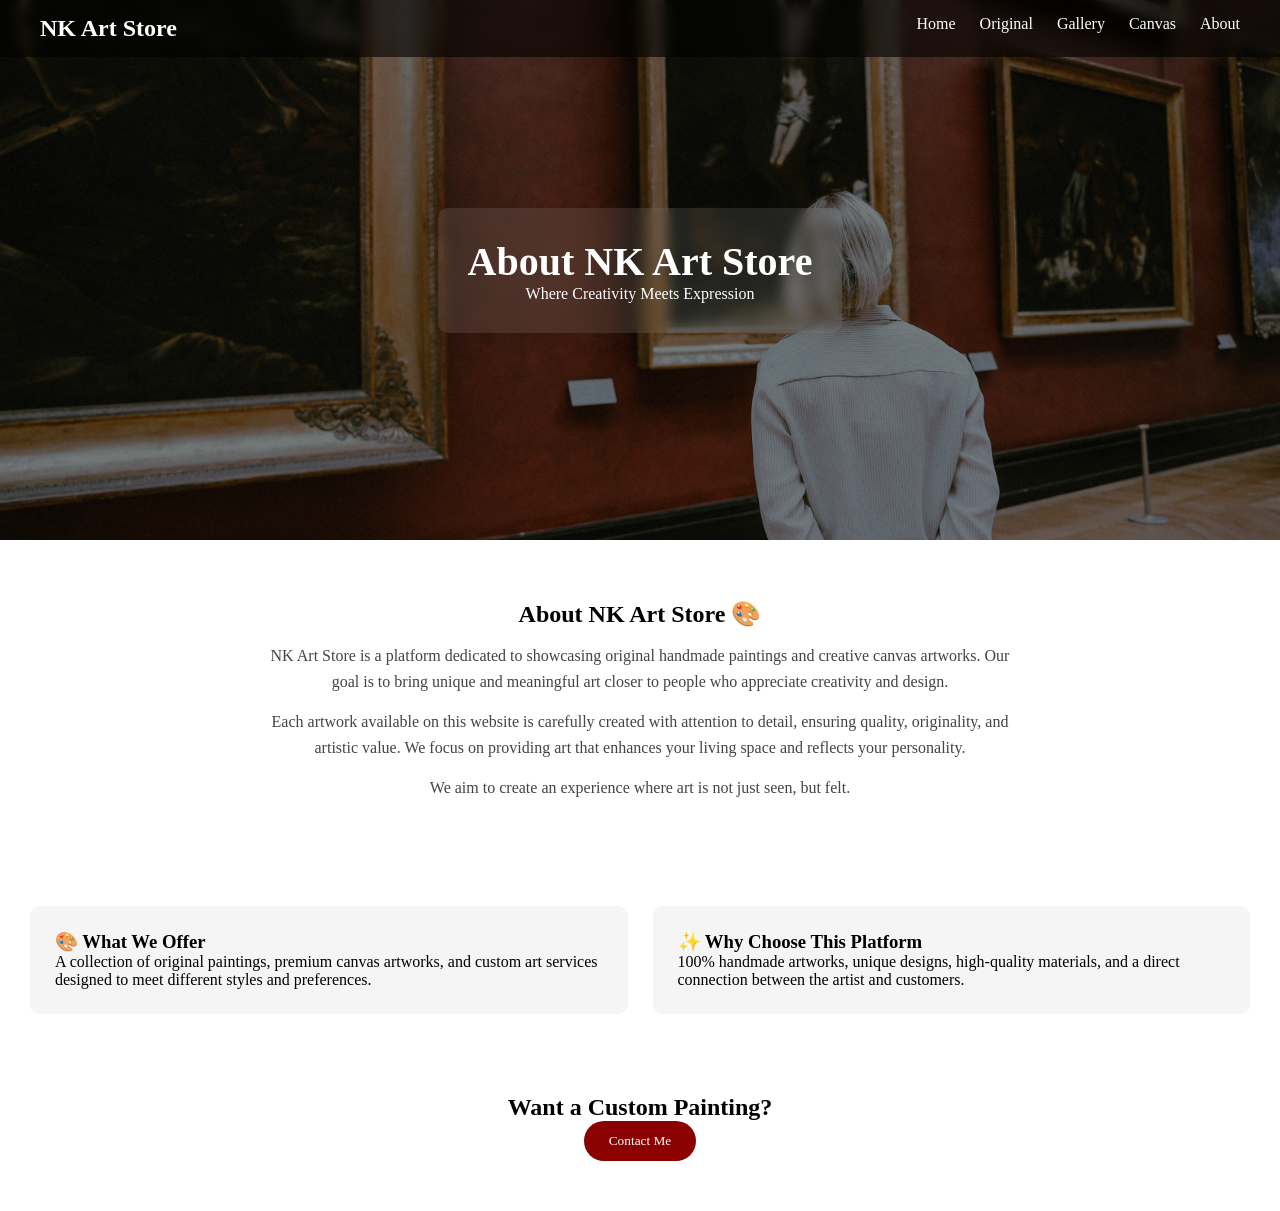
==== about.html @ 1f5a8f1f "Add files via upload" ====
<!DOCTYPE html>
<html lang="en">
<head>
<meta charset="UTF-8">
<meta name="viewport" content="width=device-width, initial-scale=1.0">
<title>About - NK Art Store</title>

<style>

/* RESET */
* {
  margin: 0;
  padding: 0;
  box-sizing: border-box;
  font-family:"Lucida Bright";

}

img {
  max-width: 100%;
  height: auto;
}

/* NAVBAR */
.navbar {
  position: fixed;
  top: 0;
  width: 100%;
  display: flex;
  justify-content: space-between;
  padding: 15px 40px;
  background: rgba(0,0,0,0.6);
  color: white;
  backdrop-filter: blur(6px);
  z-index: 1000;
}

.navbar a {
  color: white;
  margin-left: 20px;
  text-decoration: none;
  transition: 0.3s;
}

.navbar a:hover {
  color: red;
}

/* HERO */
.hero {
  height: 60vh;
  background: url('heroBG.jpg') center/cover;
  display: flex;
  align-items: center;
  justify-content: center;
  position: relative;
}

.hero::before {
  content: "";
  position: absolute;
  width: 100%;
  height: 100%;
  background: rgba(0,0,0,0.5);
}

.hero-text {
  position: relative;
  color: white;
  text-align: center;
  background: rgba(255,255,255,0.1);
  padding: 30px;
  border-radius: 10px;
  backdrop-filter: blur(6px);
}

.hero-text h1 {
  font-size: 2.5rem;
}

/* ABOUT */
.about {
  padding: 60px 20px;
  text-align: center;
}

.about p {
  max-width: 750px;
  margin: 15px auto;
  color: #444;
  line-height: 1.6;
}

/* GRID */
.grid {
  display: grid;
  grid-template-columns: repeat(2, 1fr);
  gap: 25px;
  padding: 30px;
}

.box {
  background: #f5f5f5;
  padding: 25px;
  border-radius: 10px;
  transition: 0.3s;
}

.box:hover {
  transform: translateY(-5px);
}

/* CTA */
.cta {
  text-align: center;
  padding: 50px 20px;
}

.cta button {
  padding: 12px 25px;
  background: darkred;
  color: white;
  border: none;
  cursor: pointer;
  border-radius: 20px;
  transition: 0.3s;
}

.cta button:hover {
  background: black;
}

/* RESPONSIVE */
@media (max-width: 768px) {

  .navbar {
    flex-direction: column;
    align-items: flex-start;
  }

  .grid {
    grid-template-columns: 1fr;
  }

  .hero-text h1 {
    font-size: 1.8rem;
  }
}

</style>
</head>

<body>

<!-- NAVBAR -->
<div class="navbar">
  <h2>NK Art Store</h2>
  <div>
    <a href="index.html">Home</a>
    <a href="original.html">Original</a>
    <a href="gallery.html">Gallery</a>
    <a href="canvas.html">Canvas</a>
    <a href="about.html">About</a>
  </div>
</div>

<!-- HERO -->
<div class="hero">
  <div class="hero-text">
    <h1>About NK Art Store</h1>
    <p>Where Creativity Meets Expression</p>
  </div>
</div>

<!-- ABOUT CONTENT -->
<div class="about">
  <h2>About NK Art Store 🎨</h2>

  <p>
    NK Art Store is a platform dedicated to showcasing original handmade paintings and creative canvas artworks. 
    Our goal is to bring unique and meaningful art closer to people who appreciate creativity and design.
  </p>

  <p>
    Each artwork available on this website is carefully created with attention to detail, ensuring quality, originality, and artistic value. 
    We focus on providing art that enhances your living space and reflects your personality.
  </p>

  <p>
    We aim to create an experience where art is not just seen, but felt.
  </p>
</div>

<!-- GRID -->
<div class="grid">

  <div class="box">
    <h3>🎨 What We Offer</h3>
    <p>
      A collection of original paintings, premium canvas artworks, and custom art services designed to meet different styles and preferences.
    </p>
  </div>

  <div class="box">
    <h3>✨ Why Choose This Platform</h3>
    <p>
      100% handmade artworks, unique designs, high-quality materials, and a direct connection between the artist and customers.
    </p>
  </div>

</div>

<!-- CTA -->
<div class="cta">
  <h2>Want a Custom Painting?</h2>
  <button onclick="contact()">Contact Me</button>
</div>

<script>
function contact(){
  alert("Contact me for custom artwork!");
}
</script>

</body>
</html>
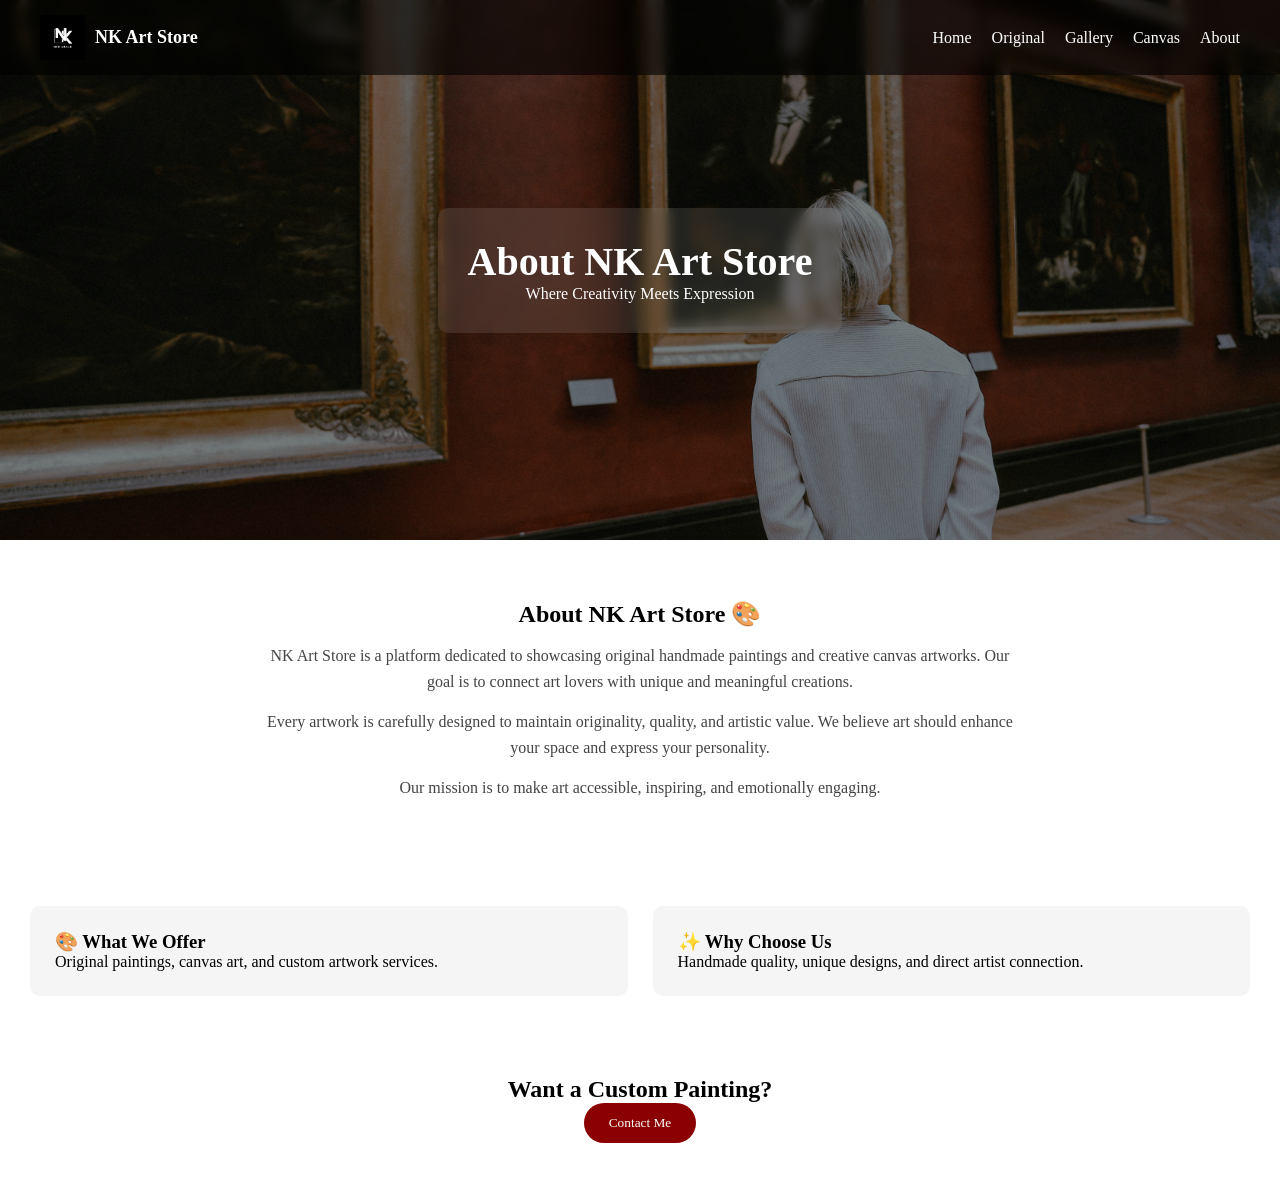
==== commit e52ed3ad: "Refactor about.html with new navbar and styles" ====
--- a/about.html
+++ b/about.html
@@ -13,12 +13,29 @@
   padding: 0;
   box-sizing: border-box;
   font-family:"Lucida Bright";
-
 }
 
 img {
   max-width: 100%;
   height: auto;
+}
+
+/* LOGO */
+.logo {
+  display: flex;
+  align-items: center;
+}
+
+.logo img {
+  width: 45px;
+  margin-right: 10px;
+}
+
+.logo::after {
+  content: "NK Art Store";
+  font-size: 18px;
+  font-weight: bold;
+  color: white;
 }
 
 /* NAVBAR */
@@ -28,22 +45,63 @@
   width: 100%;
   display: flex;
   justify-content: space-between;
+  align-items: center;
   padding: 15px 40px;
   background: rgba(0,0,0,0.6);
-  color: white;
   backdrop-filter: blur(6px);
+  color: white;
   z-index: 1000;
 }
 
-.navbar a {
+/* NAV LINKS */
+.nav-links {
+  display: flex;
+}
+
+.nav-links a {
   color: white;
   margin-left: 20px;
   text-decoration: none;
   transition: 0.3s;
 }
 
-.navbar a:hover {
+.nav-links a:hover {
   color: red;
+}
+
+/* HAMBURGER */
+.menu-toggle {
+  display: none;
+  font-size: 25px;
+  cursor: pointer;
+}
+
+/* MOBILE NAV */
+@media (max-width: 768px){
+
+  .menu-toggle {
+    display: block;
+  }
+
+  .nav-links {
+    position: absolute;
+    top: 70px;
+    left: 0;
+    width: 100%;
+    background: black;
+    flex-direction: column;
+    display: none;
+  }
+
+  .nav-links a {
+    padding: 15px;
+    border-top: 1px solid #333;
+    margin: 0;
+  }
+
+  .nav-links.show {
+    display: flex;
+  }
 }
 
 /* HERO */
@@ -123,7 +181,6 @@
   border: none;
   cursor: pointer;
   border-radius: 20px;
-  transition: 0.3s;
 }
 
 .cta button:hover {
@@ -133,11 +190,6 @@
 /* RESPONSIVE */
 @media (max-width: 768px) {
 
-  .navbar {
-    flex-direction: column;
-    align-items: flex-start;
-  }
-
   .grid {
     grid-template-columns: 1fr;
   }
@@ -153,16 +205,23 @@
 <body>
 
 <!-- NAVBAR -->
-<div class="navbar">
-  <h2>NK Art Store</h2>
-  <div>
+<header class="navbar">
+
+  <div class="logo">
+    <img src="Black and White Modern Personal Logo.png">
+  </div>
+
+  <div class="menu-toggle" onclick="toggleMenu()">☰</div>
+
+  <nav class="nav-links" id="navLinks">
     <a href="index.html">Home</a>
     <a href="original.html">Original</a>
     <a href="gallery.html">Gallery</a>
     <a href="canvas.html">Canvas</a>
     <a href="about.html">About</a>
-  </div>
-</div>
+  </nav>
+
+</header>
 
 <!-- HERO -->
 <div class="hero">
@@ -172,22 +231,22 @@
   </div>
 </div>
 
-<!-- ABOUT CONTENT -->
+<!-- ABOUT -->
 <div class="about">
   <h2>About NK Art Store 🎨</h2>
 
   <p>
-    NK Art Store is a platform dedicated to showcasing original handmade paintings and creative canvas artworks. 
-    Our goal is to bring unique and meaningful art closer to people who appreciate creativity and design.
+    NK Art Store is a platform dedicated to showcasing original handmade paintings and creative canvas artworks.
+    Our goal is to connect art lovers with unique and meaningful creations.
   </p>
 
   <p>
-    Each artwork available on this website is carefully created with attention to detail, ensuring quality, originality, and artistic value. 
-    We focus on providing art that enhances your living space and reflects your personality.
+    Every artwork is carefully designed to maintain originality, quality, and artistic value.
+    We believe art should enhance your space and express your personality.
   </p>
 
   <p>
-    We aim to create an experience where art is not just seen, but felt.
+    Our mission is to make art accessible, inspiring, and emotionally engaging.
   </p>
 </div>
 
@@ -196,16 +255,12 @@
 
   <div class="box">
     <h3>🎨 What We Offer</h3>
-    <p>
-      A collection of original paintings, premium canvas artworks, and custom art services designed to meet different styles and preferences.
-    </p>
+    <p>Original paintings, canvas art, and custom artwork services.</p>
   </div>
 
   <div class="box">
-    <h3>✨ Why Choose This Platform</h3>
-    <p>
-      100% handmade artworks, unique designs, high-quality materials, and a direct connection between the artist and customers.
-    </p>
+    <h3>✨ Why Choose Us</h3>
+    <p>Handmade quality, unique designs, and direct artist connection.</p>
   </div>
 
 </div>
@@ -217,10 +272,18 @@
 </div>
 
 <script>
+
+/* NAV TOGGLE */
+function toggleMenu(){
+  document.getElementById("navLinks").classList.toggle("show");
+}
+
+/* CTA */
 function contact(){
   alert("Contact me for custom artwork!");
 }
+
 </script>
 
 </body>
-</html>+</html>
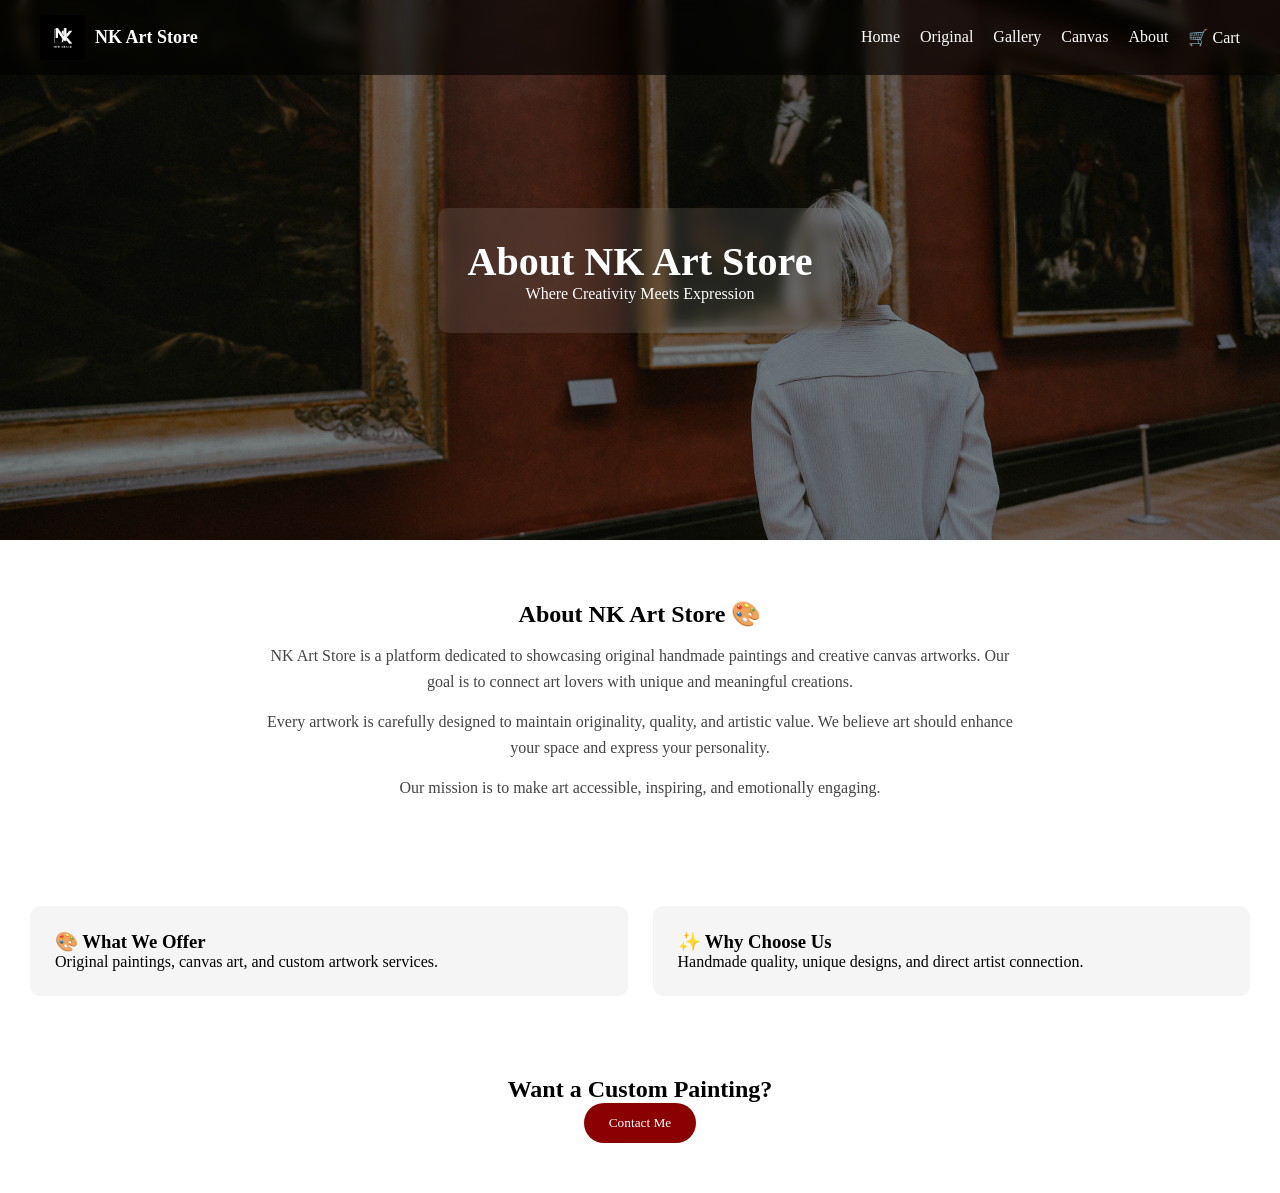
==== commit 371a10ff: "Updated files with API connection" ====
--- a/about.html
+++ b/about.html
@@ -1,289 +1,290 @@
-<!DOCTYPE html>
-<html lang="en">
-<head>
-<meta charset="UTF-8">
-<meta name="viewport" content="width=device-width, initial-scale=1.0">
-<title>About - NK Art Store</title>
-
-<style>
-
-/* RESET */
-* {
-  margin: 0;
-  padding: 0;
-  box-sizing: border-box;
-  font-family:"Lucida Bright";
-}
-
-img {
-  max-width: 100%;
-  height: auto;
-}
-
-/* LOGO */
-.logo {
-  display: flex;
-  align-items: center;
-}
-
-.logo img {
-  width: 45px;
-  margin-right: 10px;
-}
-
-.logo::after {
-  content: "NK Art Store";
-  font-size: 18px;
-  font-weight: bold;
-  color: white;
-}
-
-/* NAVBAR */
-.navbar {
-  position: fixed;
-  top: 0;
-  width: 100%;
-  display: flex;
-  justify-content: space-between;
-  align-items: center;
-  padding: 15px 40px;
-  background: rgba(0,0,0,0.6);
-  backdrop-filter: blur(6px);
-  color: white;
-  z-index: 1000;
-}
-
-/* NAV LINKS */
-.nav-links {
-  display: flex;
-}
-
-.nav-links a {
-  color: white;
-  margin-left: 20px;
-  text-decoration: none;
-  transition: 0.3s;
-}
-
-.nav-links a:hover {
-  color: red;
-}
-
-/* HAMBURGER */
-.menu-toggle {
-  display: none;
-  font-size: 25px;
-  cursor: pointer;
-}
-
-/* MOBILE NAV */
-@media (max-width: 768px){
-
-  .menu-toggle {
-    display: block;
-  }
-
-  .nav-links {
-    position: absolute;
-    top: 70px;
-    left: 0;
-    width: 100%;
-    background: black;
-    flex-direction: column;
-    display: none;
-  }
-
-  .nav-links a {
-    padding: 15px;
-    border-top: 1px solid #333;
-    margin: 0;
-  }
-
-  .nav-links.show {
-    display: flex;
-  }
-}
-
-/* HERO */
-.hero {
-  height: 60vh;
-  background: url('heroBG.jpg') center/cover;
-  display: flex;
-  align-items: center;
-  justify-content: center;
-  position: relative;
-}
-
-.hero::before {
-  content: "";
-  position: absolute;
-  width: 100%;
-  height: 100%;
-  background: rgba(0,0,0,0.5);
-}
-
-.hero-text {
-  position: relative;
-  color: white;
-  text-align: center;
-  background: rgba(255,255,255,0.1);
-  padding: 30px;
-  border-radius: 10px;
-  backdrop-filter: blur(6px);
-}
-
-.hero-text h1 {
-  font-size: 2.5rem;
-}
-
-/* ABOUT */
-.about {
-  padding: 60px 20px;
-  text-align: center;
-}
-
-.about p {
-  max-width: 750px;
-  margin: 15px auto;
-  color: #444;
-  line-height: 1.6;
-}
-
-/* GRID */
-.grid {
-  display: grid;
-  grid-template-columns: repeat(2, 1fr);
-  gap: 25px;
-  padding: 30px;
-}
-
-.box {
-  background: #f5f5f5;
-  padding: 25px;
-  border-radius: 10px;
-  transition: 0.3s;
-}
-
-.box:hover {
-  transform: translateY(-5px);
-}
-
-/* CTA */
-.cta {
-  text-align: center;
-  padding: 50px 20px;
-}
-
-.cta button {
-  padding: 12px 25px;
-  background: darkred;
-  color: white;
-  border: none;
-  cursor: pointer;
-  border-radius: 20px;
-}
-
-.cta button:hover {
-  background: black;
-}
-
-/* RESPONSIVE */
-@media (max-width: 768px) {
-
-  .grid {
-    grid-template-columns: 1fr;
-  }
-
-  .hero-text h1 {
-    font-size: 1.8rem;
-  }
-}
-
-</style>
-</head>
-
-<body>
-
-<!-- NAVBAR -->
-<header class="navbar">
-
-  <div class="logo">
-    <img src="Black and White Modern Personal Logo.png">
-  </div>
-
-  <div class="menu-toggle" onclick="toggleMenu()">☰</div>
-
-  <nav class="nav-links" id="navLinks">
-    <a href="index.html">Home</a>
-    <a href="original.html">Original</a>
-    <a href="gallery.html">Gallery</a>
-    <a href="canvas.html">Canvas</a>
-    <a href="about.html">About</a>
-  </nav>
-
-</header>
-
-<!-- HERO -->
-<div class="hero">
-  <div class="hero-text">
-    <h1>About NK Art Store</h1>
-    <p>Where Creativity Meets Expression</p>
-  </div>
-</div>
-
-<!-- ABOUT -->
-<div class="about">
-  <h2>About NK Art Store 🎨</h2>
-
-  <p>
-    NK Art Store is a platform dedicated to showcasing original handmade paintings and creative canvas artworks.
-    Our goal is to connect art lovers with unique and meaningful creations.
-  </p>
-
-  <p>
-    Every artwork is carefully designed to maintain originality, quality, and artistic value.
-    We believe art should enhance your space and express your personality.
-  </p>
-
-  <p>
-    Our mission is to make art accessible, inspiring, and emotionally engaging.
-  </p>
-</div>
-
-<!-- GRID -->
-<div class="grid">
-
-  <div class="box">
-    <h3>🎨 What We Offer</h3>
-    <p>Original paintings, canvas art, and custom artwork services.</p>
-  </div>
-
-  <div class="box">
-    <h3>✨ Why Choose Us</h3>
-    <p>Handmade quality, unique designs, and direct artist connection.</p>
-  </div>
-
-</div>
-
-<!-- CTA -->
-<div class="cta">
-  <h2>Want a Custom Painting?</h2>
-  <button onclick="contact()">Contact Me</button>
-</div>
-
-<script>
-
-/* NAV TOGGLE */
-function toggleMenu(){
-  document.getElementById("navLinks").classList.toggle("show");
-}
-
-/* CTA */
-function contact(){
-  alert("Contact me for custom artwork!");
-}
-
-</script>
-
-</body>
-</html>
+<!DOCTYPE html>
+<html lang="en">
+<head>
+<meta charset="UTF-8">
+<meta name="viewport" content="width=device-width, initial-scale=1.0">
+<title>About - NK Art Store</title>
+
+<style>
+
+/* RESET */
+* {
+  margin: 0;
+  padding: 0;
+  box-sizing: border-box;
+  font-family:"Lucida Bright";
+}
+
+img {
+  max-width: 100%;
+  height: auto;
+}
+
+/* LOGO */
+.logo {
+  display: flex;
+  align-items: center;
+}
+
+.logo img {
+  width: 45px;
+  margin-right: 10px;
+}
+
+.logo::after {
+  content: "NK Art Store";
+  font-size: 18px;
+  font-weight: bold;
+  color: white;
+}
+
+/* NAVBAR */
+.navbar {
+  position: fixed;
+  top: 0;
+  width: 100%;
+  display: flex;
+  justify-content: space-between;
+  align-items: center;
+  padding: 15px 40px;
+  background: rgba(0,0,0,0.6);
+  backdrop-filter: blur(6px);
+  color: white;
+  z-index: 1000;
+}
+
+/* NAV LINKS */
+.nav-links {
+  display: flex;
+}
+
+.nav-links a {
+  color: white;
+  margin-left: 20px;
+  text-decoration: none;
+  transition: 0.3s;
+}
+
+.nav-links a:hover {
+  color: red;
+}
+
+/* HAMBURGER */
+.menu-toggle {
+  display: none;
+  font-size: 25px;
+  cursor: pointer;
+}
+
+/* MOBILE NAV */
+@media (max-width: 768px){
+
+  .menu-toggle {
+    display: block;
+  }
+
+  .nav-links {
+    position: absolute;
+    top: 70px;
+    left: 0;
+    width: 100%;
+    background: black;
+    flex-direction: column;
+    display: none;
+  }
+
+  .nav-links a {
+    padding: 15px;
+    border-top: 1px solid #333;
+    margin: 0;
+  }
+
+  .nav-links.show {
+    display: flex;
+  }
+}
+
+/* HERO */
+.hero {
+  height: 60vh;
+  background: url('heroBG.jpg') center/cover;
+  display: flex;
+  align-items: center;
+  justify-content: center;
+  position: relative;
+}
+
+.hero::before {
+  content: "";
+  position: absolute;
+  width: 100%;
+  height: 100%;
+  background: rgba(0,0,0,0.5);
+}
+
+.hero-text {
+  position: relative;
+  color: white;
+  text-align: center;
+  background: rgba(255,255,255,0.1);
+  padding: 30px;
+  border-radius: 10px;
+  backdrop-filter: blur(6px);
+}
+
+.hero-text h1 {
+  font-size: 2.5rem;
+}
+
+/* ABOUT */
+.about {
+  padding: 60px 20px;
+  text-align: center;
+}
+
+.about p {
+  max-width: 750px;
+  margin: 15px auto;
+  color: #444;
+  line-height: 1.6;
+}
+
+/* GRID */
+.grid {
+  display: grid;
+  grid-template-columns: repeat(2, 1fr);
+  gap: 25px;
+  padding: 30px;
+}
+
+.box {
+  background: #f5f5f5;
+  padding: 25px;
+  border-radius: 10px;
+  transition: 0.3s;
+}
+
+.box:hover {
+  transform: translateY(-5px);
+}
+
+/* CTA */
+.cta {
+  text-align: center;
+  padding: 50px 20px;
+}
+
+.cta button {
+  padding: 12px 25px;
+  background: darkred;
+  color: white;
+  border: none;
+  cursor: pointer;
+  border-radius: 20px;
+}
+
+.cta button:hover {
+  background: black;
+}
+
+/* RESPONSIVE */
+@media (max-width: 768px) {
+
+  .grid {
+    grid-template-columns: 1fr;
+  }
+
+  .hero-text h1 {
+    font-size: 1.8rem;
+  }
+}
+
+</style>
+</head>
+
+<body>
+
+<!-- NAVBAR -->
+<header class="navbar">
+
+  <div class="logo">
+    <img src="Black and White Modern Personal Logo.png">
+  </div>
+
+  <div class="menu-toggle" onclick="toggleMenu()">☰</div>
+
+  <nav class="nav-links" id="navLinks">
+    <a href="index.html">Home</a>
+    <a href="original.html">Original</a>
+    <a href="gallery.html">Gallery</a>
+    <a href="canvas.html">Canvas</a>
+    <a href="about.html">About</a>
+    <a href="cart.html">🛒 Cart</a>
+  </nav>
+
+</header>
+
+<!-- HERO -->
+<div class="hero">
+  <div class="hero-text">
+    <h1>About NK Art Store</h1>
+    <p>Where Creativity Meets Expression</p>
+  </div>
+</div>
+
+<!-- ABOUT -->
+<div class="about">
+  <h2>About NK Art Store 🎨</h2>
+
+  <p>
+    NK Art Store is a platform dedicated to showcasing original handmade paintings and creative canvas artworks.
+    Our goal is to connect art lovers with unique and meaningful creations.
+  </p>
+
+  <p>
+    Every artwork is carefully designed to maintain originality, quality, and artistic value.
+    We believe art should enhance your space and express your personality.
+  </p>
+
+  <p>
+    Our mission is to make art accessible, inspiring, and emotionally engaging.
+  </p>
+</div>
+
+<!-- GRID -->
+<div class="grid">
+
+  <div class="box">
+    <h3>🎨 What We Offer</h3>
+    <p>Original paintings, canvas art, and custom artwork services.</p>
+  </div>
+
+  <div class="box">
+    <h3>✨ Why Choose Us</h3>
+    <p>Handmade quality, unique designs, and direct artist connection.</p>
+  </div>
+
+</div>
+
+<!-- CTA -->
+<div class="cta">
+  <h2>Want a Custom Painting?</h2>
+  <button onclick="contact()">Contact Me</button>
+</div>
+
+<script>
+
+/* NAV TOGGLE */
+function toggleMenu(){
+  document.getElementById("navLinks").classList.toggle("show");
+}
+
+/* CTA */
+function contact(){
+  alert("Contact me for custom artwork!");
+}
+
+</script>
+
+</body>
+</html>
